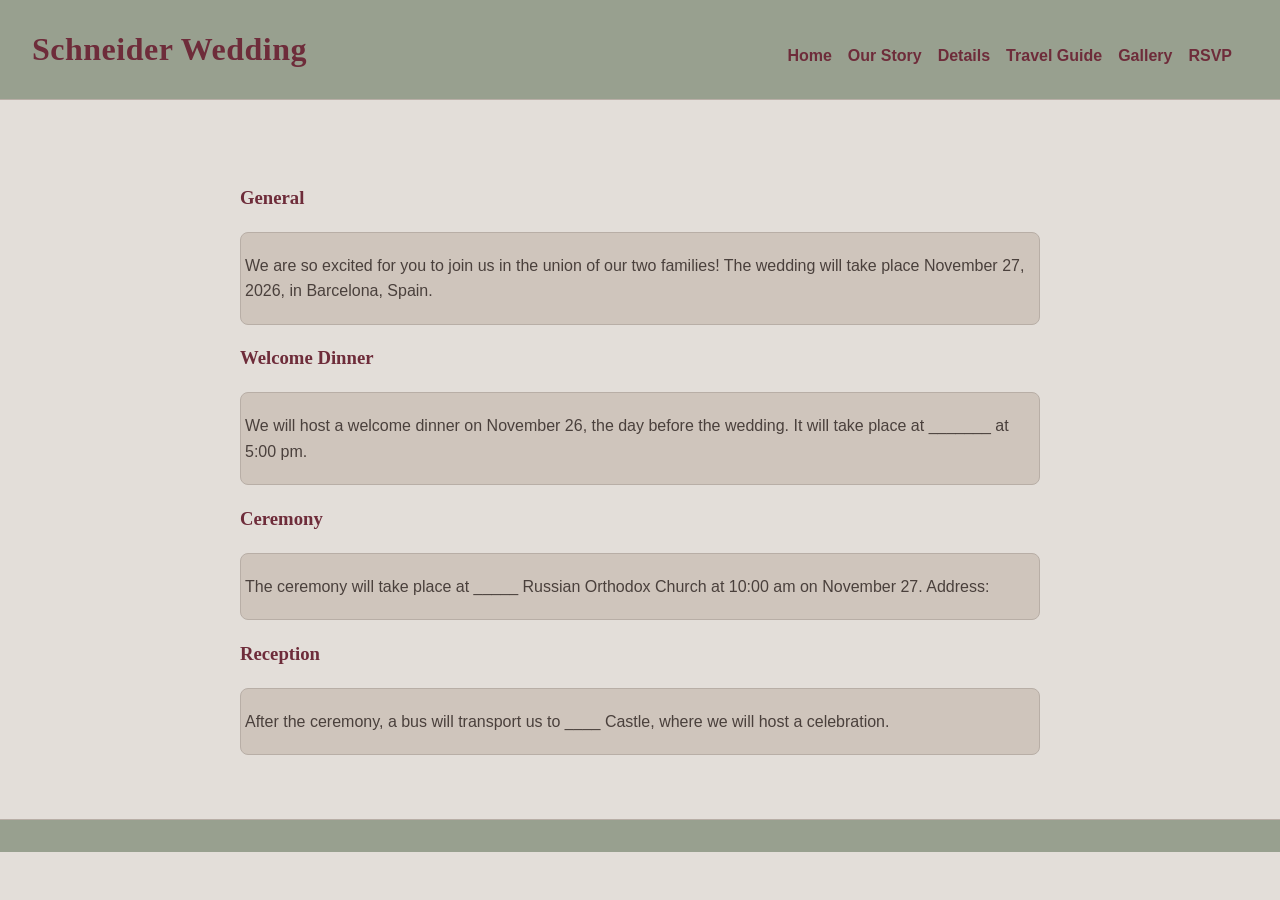
==== docs/details.html @ c1d5b1ea "Added templates." ====
<!doctype html>
<html lang="en">
  <head>
    <meta charset="UTF-8" />
    <meta name="viewport" content="width=device-width, initial-scale=1.0" />
    <title>Details - Schneider Wedding</title>
    <link rel="stylesheet" href="style.css" />
  </head>
  <body>
    <header>
      <h1>Schneider Wedding</h1>
      <nav>
        <a href="index.html">Home</a>
        <a href="our_story.html">Our Story</a>
        <a href="details.html">Details</a>
        <a href="travel_guide.html">Travel Guide</a>
        <a href="gallery.html">Gallery</a>
        <a href="rsvp.html">RSVP</a>
      </nav>
    </header>
    <main>
      <div class="section">
        <h3 class="section-title">General</h2>
        <div class="card">
          <div class="card-body">
            <p>
              We are so excited for you to join us in the union of our two
              families! The wedding will take place November 27, 2026, in
              Barcelona, Spain.
            </p>
          </div>
        </div>
        <h3 class="section-title">Welcome Dinner</h2>
        <div class="card">
          <div class="card-body">
            <p>
              We will host a welcome dinner on November 26, the day before the
              wedding. It will take place at _______ at 5:00 pm.
            </p>
          </div>
        </div>
        <h3 class="section-title">Ceremony</h2>
        <div class="card">
          <div class="card-body">
            <p>
              The ceremony will take place at _____ Russian Orthodox Church at
              10:00 am on November 27. Address:
            </p>
          </div>
        </div>
        <h3 class="section-title">Reception</h2>
        <div class="card">
          <div class="card-body">
            <p>
              After the ceremony, a bus will transport us to ____ Castle, where we
              will host a celebration.
            </p>
          </div>
        </div>
      </div>
    </main>
    <footer></footer>
  </body>
</html>
---- docs/style.css ----
:root {
  --black: #0b0604;
  --off-white: #d6d1cd;
  --taupe: #c8beb6;
  --sage: #98a08f;
  --wine: #6e2c3a;

  --off-white: #e3ded9;
  --taupe: #cfc5bc;

  --color-bg: var(--off-white);
  --color-bg-alt: var(--sage);
  --color-text: var(--black);
  --color-text-soft: #4a403c;
  --color-primary: var(--wine);
  --color-secondary: var(--sage);
  --color-border: #b8aea6;
}

body {
  margin: 0;
  background-color: var(--color-bg);
  color: var(--color-text);
  font-family: "Inter", sans-serif;
  line-height: 1.6;
}

header {
  display: flex;
  justify-content: space-between;
  align-items: center;
  background-color: var(--color-bg-alt);
  border-bottom: 1px solid var(--color-border);
  padding: 1.5rem 2rem;
}

header h1 {
  font-weight: 600;
  letter-spacing: 0.5px;
  margin: 0;
  color: var(--color-primary);
  font-size: 2rem;
}

nav {
  display: flex;
  justify-content: flex-end;
  margin-top: 0.75rem;
}

nav a {
  color: var(--color-primary);
  text-decoration: none;
  margin-right: 1rem;
  font-weight: 600;
}

a:hover {
  text-decoration: underline;
}

main {
  padding: 2rem 1rem;
}

.section {
  max-width: 800px;
  margin: 0 auto;
  padding: 2rem;
}

h1,
h2,
h3 {
  font-family: "Playfair Display", serif;
  color: var(--color-primary);
}

p {
  color: var(--color-text-soft);
}

footer {
  background-color: var(--color-bg-alt);
  border-top: 1px solid var(--color-border);
  padding: 1rem;
  text-align: center;
}

.card {
  background-color: var(--taupe);
  border: 1px solid var(--color-border);
  border-radius: 8px;
}

.card-body {
  padding: 4px;
}
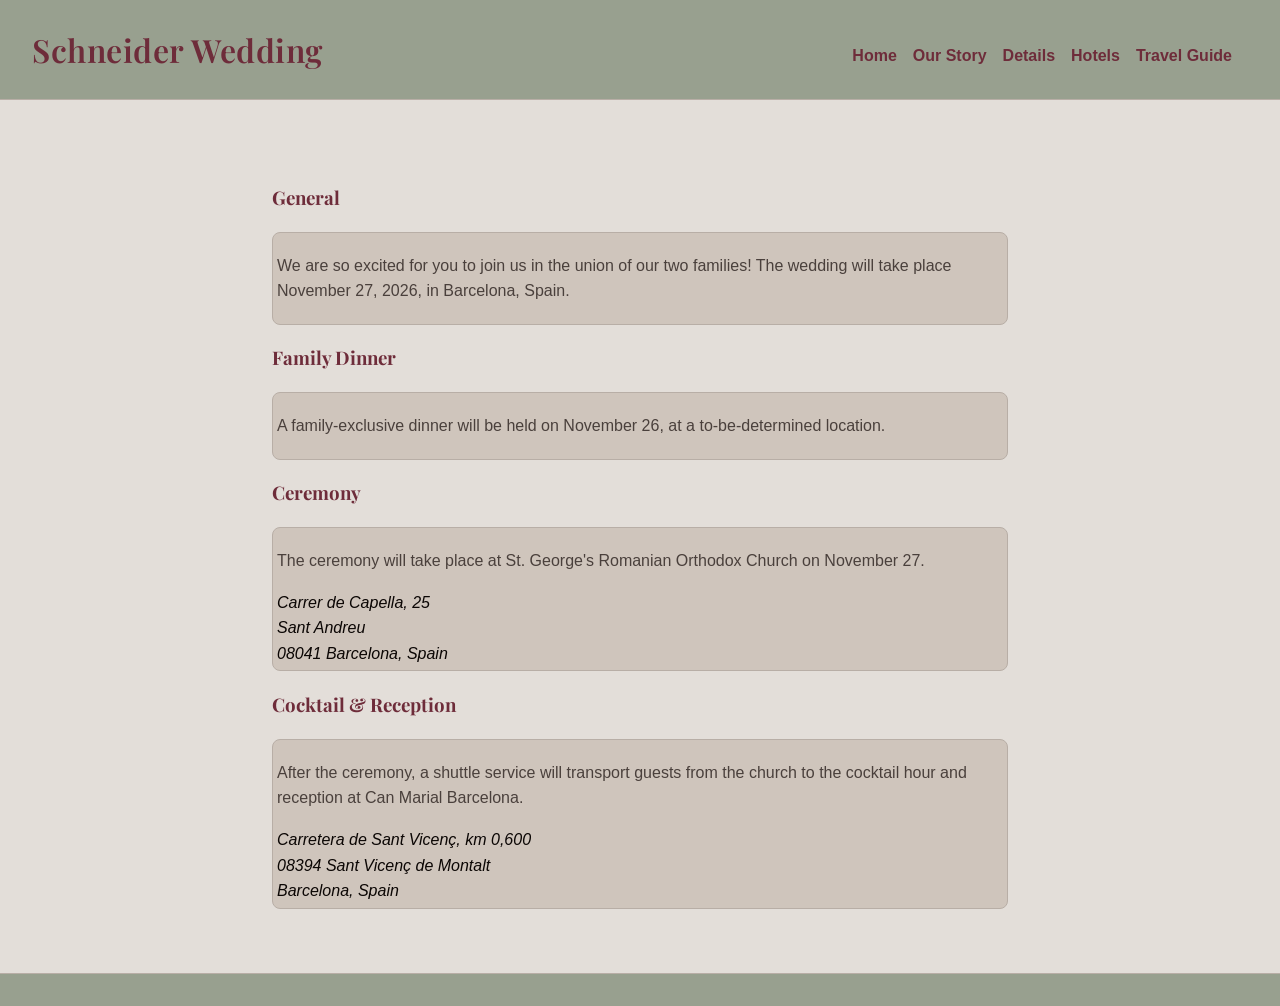
==== commit 80b2912c: "Updated pages and made site mobile-friendly." ====
--- a/docs/details.html
+++ b/docs/details.html
@@ -4,6 +4,11 @@
     <meta charset="UTF-8" />
     <meta name="viewport" content="width=device-width, initial-scale=1.0" />
     <title>Details - Schneider Wedding</title>
+    <link
+      href="https://fonts.googleapis.com/css2?family=Playfair+Display:wght@400;600&display=swap"
+      rel="stylesheet"
+    />
+
     <link rel="stylesheet" href="style.css" />
   </head>
   <body>
@@ -13,14 +18,13 @@
         <a href="index.html">Home</a>
         <a href="our_story.html">Our Story</a>
         <a href="details.html">Details</a>
+        <a href="hotels.html">Hotels</a>
         <a href="travel_guide.html">Travel Guide</a>
-        <a href="gallery.html">Gallery</a>
-        <a href="rsvp.html">RSVP</a>
       </nav>
     </header>
     <main>
       <div class="section">
-        <h3 class="section-title">General</h2>
+        <h3 class="section-title">General</h3>
         <div class="card">
           <div class="card-body">
             <p>
@@ -30,31 +34,42 @@
             </p>
           </div>
         </div>
-        <h3 class="section-title">Welcome Dinner</h2>
+        <h3 class="section-title">Family Dinner</h3>
         <div class="card">
           <div class="card-body">
             <p>
-              We will host a welcome dinner on November 26, the day before the
-              wedding. It will take place at _______ at 5:00 pm.
+              A family-exclusive dinner will be held on November 26, at a
+              to-be-determined location.
             </p>
           </div>
         </div>
-        <h3 class="section-title">Ceremony</h2>
+        <h3 class="section-title">Ceremony</h3>
         <div class="card">
           <div class="card-body">
             <p>
-              The ceremony will take place at _____ Russian Orthodox Church at
-              10:00 am on November 27. Address:
+              The ceremony will take place at St. George's Romanian Orthodox
+              Church on November 27.
             </p>
+            <address>
+              Carrer de Capella, 25<br />
+              Sant Andreu<br />
+              08041 Barcelona, Spain<br />
+            </address>
           </div>
         </div>
-        <h3 class="section-title">Reception</h2>
+        <h3 class="section-title">Cocktail & Reception</h3>
         <div class="card">
           <div class="card-body">
             <p>
-              After the ceremony, a bus will transport us to ____ Castle, where we
-              will host a celebration.
+              After the ceremony, a shuttle service will transport guests from
+              the church to the cocktail hour and reception at Can Marial
+              Barcelona.
             </p>
+            <address>
+              Carretera de Sant Vicenç, km 0,600<br />
+              08394 Sant Vicenç de Montalt<br />
+              Barcelona, Spain
+            </address>
           </div>
         </div>
       </div>
--- a/docs/style.css
+++ b/docs/style.css
@@ -1,10 +1,7 @@
 :root {
   --black: #0b0604;
-  --off-white: #d6d1cd;
-  --taupe: #c8beb6;
   --sage: #98a08f;
   --wine: #6e2c3a;
-
   --off-white: #e3ded9;
   --taupe: #cfc5bc;
 
@@ -96,3 +93,63 @@
 .card-body {
   padding: 4px;
 }
+
+.full-width {
+  width: 100%;
+  height: auto;
+  display: block;
+}
+
+* {
+  box-sizing: border-box;
+}
+
+img {
+  max-width: 100%;
+  height: auto;
+}
+
+@media (max-width: 700px) {
+  header {
+    flex-direction: column;
+    align-items: flex-start;
+    padding: 1rem;
+  }
+
+  header h1 {
+    font-size: 1.6rem;
+    margin-bottom: 0.5rem;
+  }
+
+  nav {
+    flex-direction: column;
+    align-items: flex-start;
+    gap: 0.5rem;
+    margin-top: 0.5rem;
+  }
+
+  nav a {
+    margin-right: 0;
+  }
+
+  main {
+    padding: 1rem 0.75rem;
+  }
+
+  .section {
+    padding: 1rem;
+    max-width: 100%;
+  }
+
+  .card-body {
+    padding: 1rem;
+  }
+
+  h2 {
+    font-size: 1.5rem;
+  }
+
+  p {
+    font-size: 1rem;
+  }
+}
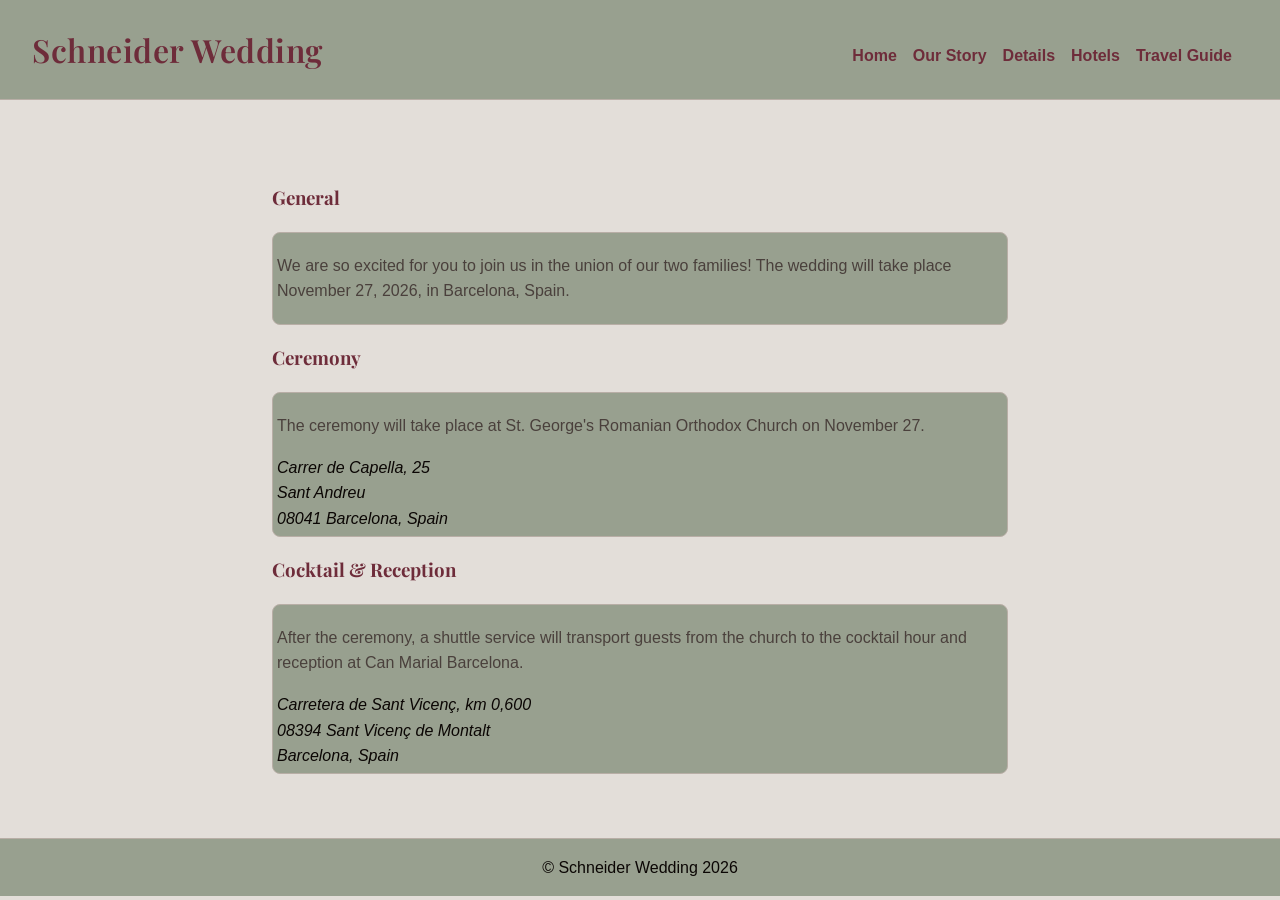
==== commit c6bc5cde: "Added 'Our Story' page" ====
--- a/docs/details.html
+++ b/docs/details.html
@@ -34,15 +34,6 @@
             </p>
           </div>
         </div>
-        <h3 class="section-title">Family Dinner</h3>
-        <div class="card">
-          <div class="card-body">
-            <p>
-              A family-exclusive dinner will be held on November 26, at a
-              to-be-determined location.
-            </p>
-          </div>
-        </div>
         <h3 class="section-title">Ceremony</h3>
         <div class="card">
           <div class="card-body">
@@ -74,6 +65,6 @@
         </div>
       </div>
     </main>
-    <footer></footer>
+    <footer>© Schneider Wedding 2026</footer>
   </body>
 </html>
--- a/docs/style.css
+++ b/docs/style.css
@@ -20,6 +20,9 @@
   color: var(--color-text);
   font-family: "Inter", sans-serif;
   line-height: 1.6;
+  min-height: 100vh;
+  display: flex;
+  flex-direction: column;
 }
 
 header {
@@ -85,7 +88,7 @@
 }
 
 .card {
-  background-color: var(--taupe);
+  background-color: var(--sage);
   border: 1px solid var(--color-border);
   border-radius: 8px;
 }
@@ -134,6 +137,7 @@
 
   main {
     padding: 1rem 0.75rem;
+    flex: 1;
   }
 
   .section {
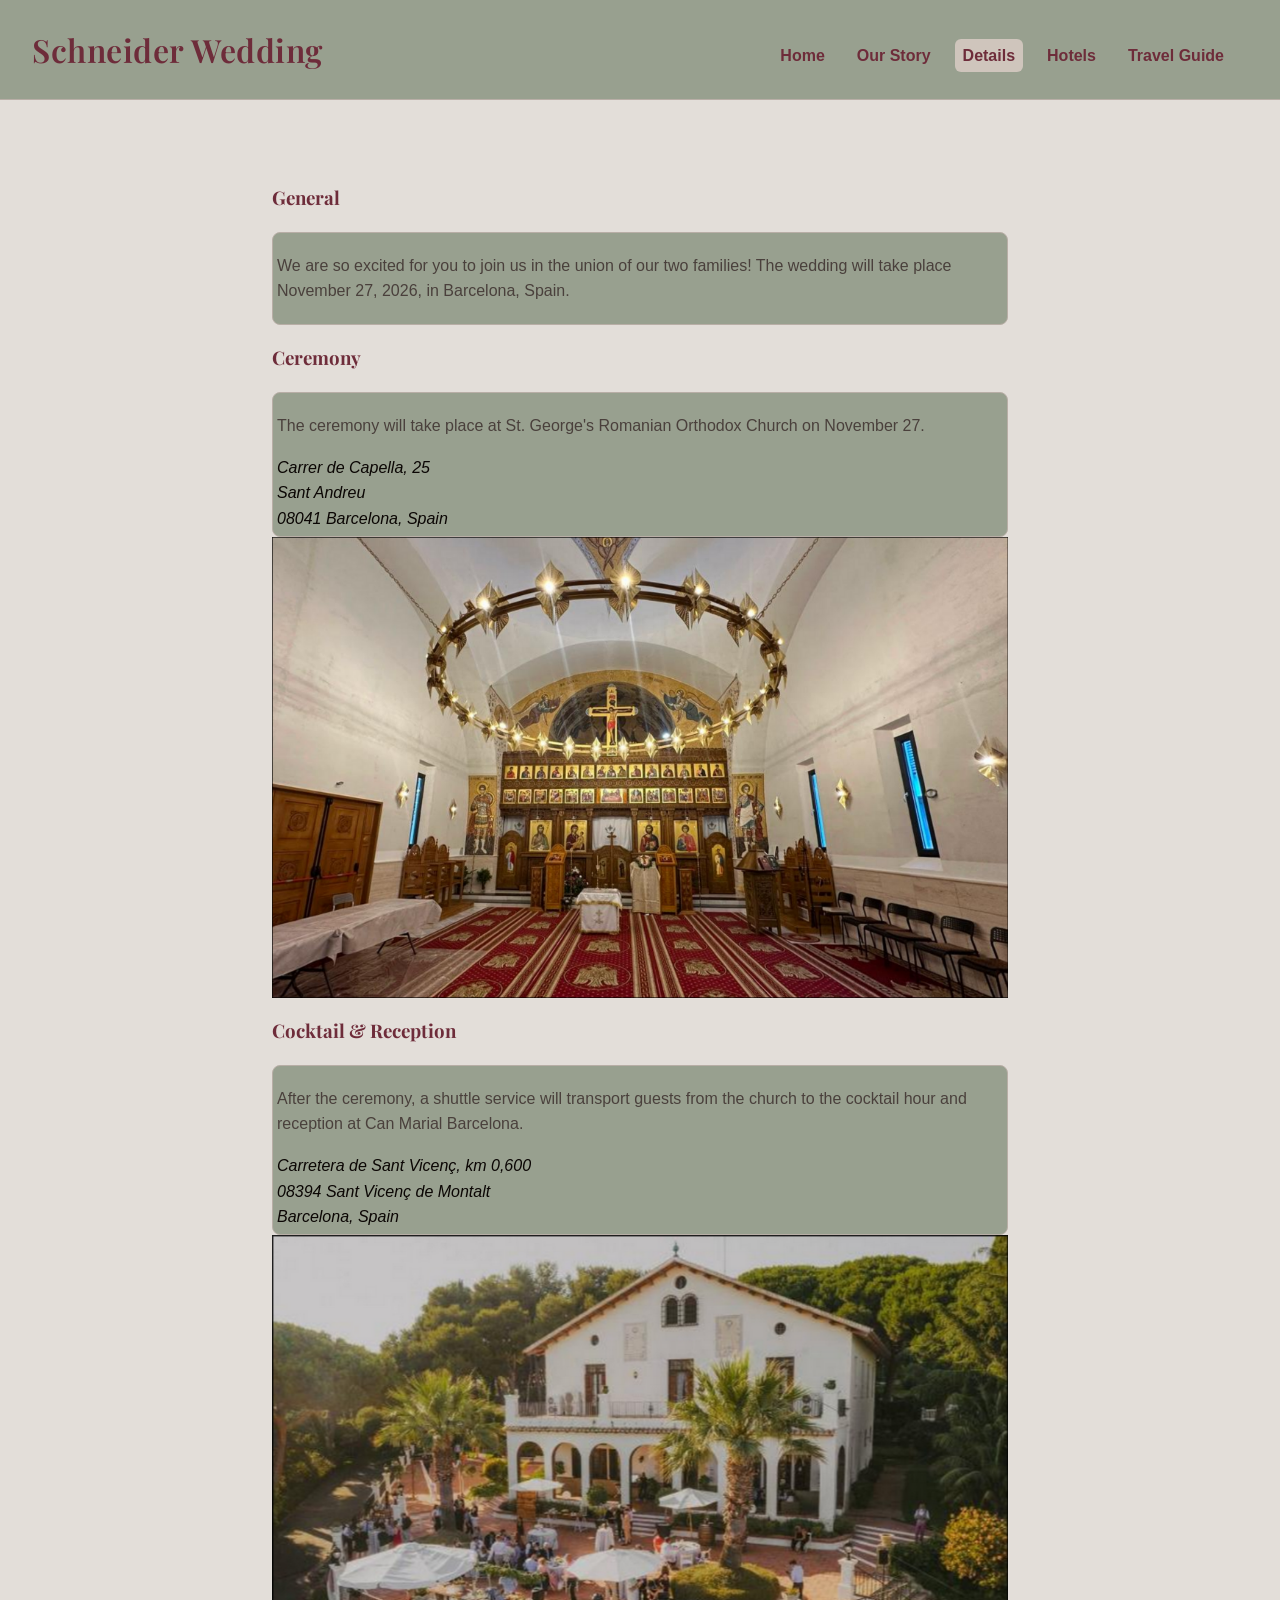
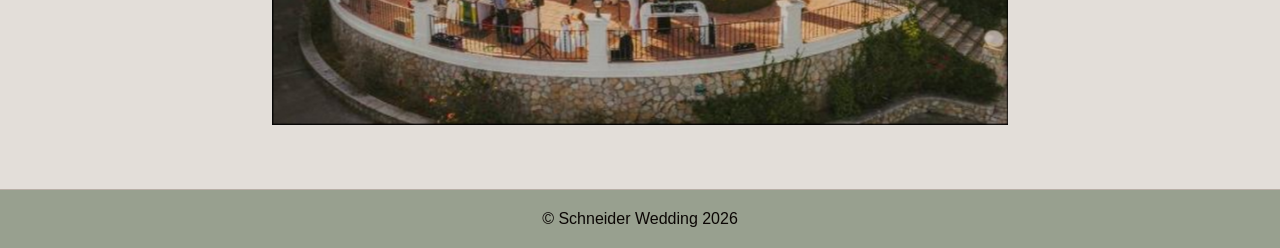
==== commit 8322e7e6: "Added nav style and images" ====
--- a/docs/details.html
+++ b/docs/details.html
@@ -17,7 +17,7 @@
       <nav>
         <a href="index.html">Home</a>
         <a href="our_story.html">Our Story</a>
-        <a href="details.html">Details</a>
+        <a href="details.html" , class="active">Details</a>
         <a href="hotels.html">Hotels</a>
         <a href="travel_guide.html">Travel Guide</a>
       </nav>
@@ -48,6 +48,7 @@
             </address>
           </div>
         </div>
+        <img src="images/church.png" alt="Failed to load." class="full-width" />
         <h3 class="section-title">Cocktail & Reception</h3>
         <div class="card">
           <div class="card-body">
@@ -63,6 +64,7 @@
             </address>
           </div>
         </div>
+        <img src="images/venue.png" alt="Failed to load." class="full-width" />
       </div>
     </main>
     <footer>© Schneider Wedding 2026</footer>
--- a/docs/style.css
+++ b/docs/style.css
@@ -53,6 +53,13 @@
   text-decoration: none;
   margin-right: 1rem;
   font-weight: 600;
+  padding: 0.25rem 0.5rem;
+  border-radius: 6px;
+}
+
+nav a.active {
+  background-color: var(--taupe);
+  color: var(--wine);
 }
 
 a:hover {
